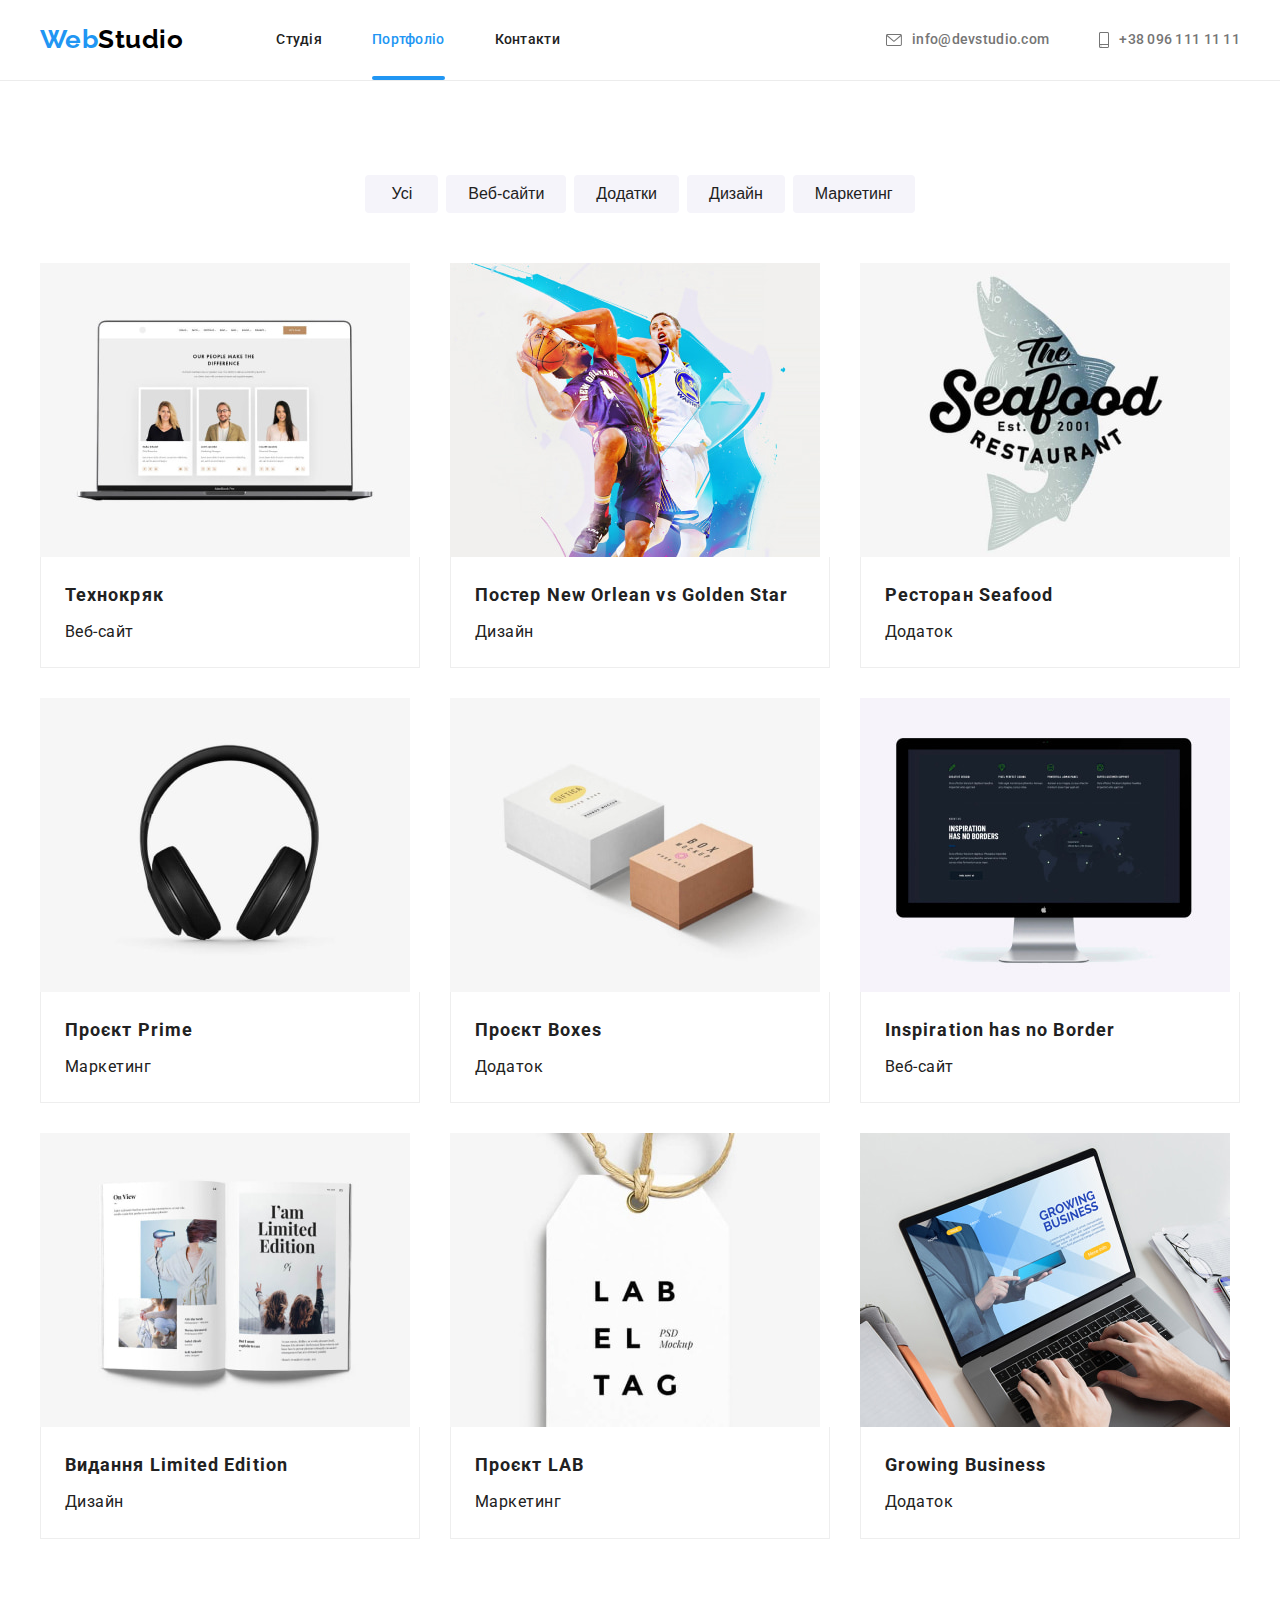
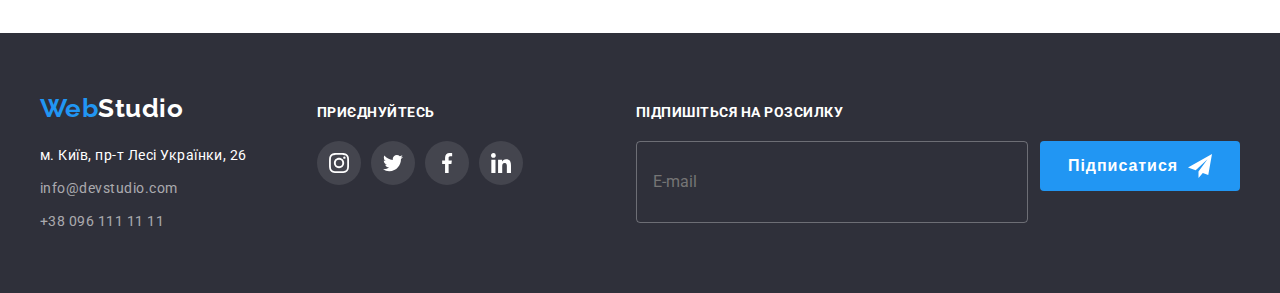
==== portfolio.html @ 39f3270e "add start files, structure in .html files, styles in styles.css" ====
<!DOCTYPE html>
<html lang="uk">
  <head>
    <meta charset="UTF-8" />
    <meta http-equiv="X-UA-Compatible" content="IE=edge" />
    <meta name="viewport" content="width=device-width, initial-scale=1.0" />
    <title>WebStudio 6</title>
    <!-- fonts -->
    <link rel="preconnect" href="https://fonts.googleapis.com" />
    <link rel="preconnect" href="https://fonts.gstatic.com" crossorigin />
    <link
      href="https://fonts.googleapis.com/css2?family=Raleway:wght@700&family=Roboto:wght@400;500;700;900&display=swap"
      rel="stylesheet"
    />
    <!-- css -->
    <link
      rel="stylesheet"
      href="https://cdnjs.cloudflare.com/ajax/libs/modern-normalize/1.1.0/modern-normalize.min.css"
      integrity="sha512-wpPYUAdjBVSE4KJnH1VR1HeZfpl1ub8YT/NKx4PuQ5NmX2tKuGu6U/JRp5y+Y8XG2tV+wKQpNHVUX03MfMFn9Q=="
      crossorigin="anonymous"
      referrerpolicy="no-referrer"
    />
    <link rel="stylesheet" href="./css/styles.css" />
  </head>
  <body>
    <div class="wrapper">
      <!-- HEADER -->
      <header class="page-header">
        <div class="container row">
          <!-- nav -->
          <nav class="page-header-nav">
            <!-- logo -->
            <a class="site-logo link" href="./index.html" lang="en"
              ><span class="logo-accent">Web</span>Studio</a
            >
            <!-- menu -->
            <ul class="site-nav list">
              <li class="item">
                <a class="nav-link point link" href="./index.html">Студія</a>
              </li>
              <li class="item">
                <a
                  class="nav-link link-current point link"
                  href="./portfolio.html"
                  aria-current="page"
                  >Портфоліо</a
                >
              </li>
              <li class="item">
                <a class="nav-link point link" href="">Контакти</a>
              </li>
            </ul>
          </nav>
          <!-- contact -->
          <ul class="site-contacts list">
            <li class="item">
              <a class="contacts-link contact point link" href="mailto:info@devstudio.com" lang="en"
                ><svg class="contacts-icon" width="16" height="12">
                  <use href="./images/icons.svg#icon-envelope"></use>
                </svg>
                info@devstudio.com</a
              >
            </li>
            <li class="item">
              <a class="contacts-link contact point link" href="tel:+380961111111">
                <svg class="contacts-icon" width="10" height="16">
                  <use href="./images/icons.svg#icon-smartphone"></use>
                </svg>
                +38 096 111 11 11</a
              >
            </li>
          </ul>
        </div>
      </header>

      <!-- MAIN -->
      <main class="page-main">
        <!-- PORTFOLIO -->
        <section class="section">
          <div class="container">
            <h1 class="visually-hidden">Portfolio</h1>
            <ul class="filter-cards list">
              <li class="filter-item">
                <button class="button button-filter" type="button">Усі</button>
              </li>
              <li class="filter-item">
                <button class="button button-filter" type="button">Веб-сайти</button>
              </li>
              <li class="filter-item">
                <button class="button button-filter" type="button">Додатки</button>
              </li>
              <li class="filter-item">
                <button class="button button-filter" type="button">Дизайн</button>
              </li>
              <li class="filter-item">
                <button class="button button-filter" type="button">Маркетинг</button>
              </li>
            </ul>

            <ul class="project-cards list">
              <li class="project-item">
                <a class="project-link link" href="#">
                  <div class="thumb-overlay">
                    <img
                      class="project-img"
                      src="./images/portfolio/techno.jpg"
                      title="Лаптоп з зображенням веб-сайту на екрані"
                      alt="Лаптоп з зображенням веб-сайту на екрані"
                      width="370"
                      height="294"
                    />
                    <p class="cards-overlay">
                      Ресурс пропонує комплексні пропозиції з різним рівнем функціоналу та сервісів.
                      Все це дозволить відвідувачу отримати вичерпні відомості про компанію чи
                      приватну особу.
                    </p>
                  </div>
                  <div class="project-content">
                    <h2 class="project-title">Технокряк</h2>
                    <p class="project-description">Веб-сайт</p>
                  </div>
                </a>
              </li>
              <li class="project-item">
                <a class="project-link link" href="#">
                  <div class="thumb-overlay">
                    <img
                      class="project-img"
                      src="./images/portfolio/poster.jpg"
                      title="Дизайн постеру New Orlean vs Golden Star. Гра двох баскетболістів."
                      alt="Дизайн постеру New Orlean vs Golden Star. Гра двох баскетболістів."
                      width="370"
                      height="294"
                    />
                    <p class="cards-overlay">
                      Ресурс пропонує комплексні пропозиції з різним рівнем функціоналу та сервісів.
                      Все це дозволить відвідувачу отримати вичерпні відомості про компанію чи
                      приватну особу.
                    </p>
                  </div>
                  <div class="project-content">
                    <h2 class="project-title">Постер New Orlean vs Golden Star</h2>
                    <p class="project-description">Дизайн</p>
                  </div>
                </a>
              </li>

              <li class="project-item">
                <a class="project-link link" href="#">
                  <div class="thumb-overlay">
                    <img
                      class="project-img"
                      src="./images/portfolio/restoraunt.jpg"
                      title="Логотип додатку ресторану морської їжі"
                      alt="Логотип додатку ресторану морської їжі"
                      width="370"
                      height="294"
                    />
                    <p class="cards-overlay">
                      Ресурс пропонує комплексні пропозиції з різним рівнем функціоналу та сервісів.
                      Все це дозволить відвідувачу отримати вичерпні відомості про компанію чи
                      приватну особу.
                    </p>
                  </div>
                  <div class="project-content">
                    <h2 class="project-title">Ресторан Seafood</h2>
                    <p class="project-description">Додаток</p>
                  </div>
                </a>
              </li>

              <li class="project-item">
                <a class="project-link link" href="#">
                  <div class="thumb-overlay">
                    <img
                      class="project-img"
                      src="./images/portfolio/prime.jpg"
                      title="Накладні бездротові чорні навушники"
                      alt="Накладні бездротові чорні навушники"
                      width="370"
                      height="294"
                    />
                    <p class="cards-overlay">
                      Ресурс пропонує комплексні пропозиції з різним рівнем функціоналу та сервісів.
                      Все це дозволить відвідувачу отримати вичерпні відомості про компанію чи
                      приватну особу.
                    </p>
                  </div>
                  <div class="project-content">
                    <h2 class="project-title">Проєкт Prime</h2>
                    <p class="project-description">Маркетинг</p>
                  </div>
                </a>
              </li>

              <li class="project-item">
                <a class="project-link link" href="#">
                  <div class="thumb-overlay">
                    <img
                      class="project-img"
                      src="./images/portfolio/boxes.jpg"
                      title="Дві невеликих дизайнерських коробки: біла та темний беж"
                      alt="Дві невеликих дизайнерських коробки: біла та темний беж"
                      width="370"
                      height="294"
                    />
                    <p class="cards-overlay">
                      Ресурс пропонує комплексні пропозиції з різним рівнем функціоналу та сервісів.
                      Все це дозволить відвідувачу отримати вичерпні відомості про компанію чи
                      приватну особу.
                    </p>
                  </div>
                  <div class="project-content">
                    <h2 class="project-title">Проєкт Boxes</h2>
                    <p class="project-description">Додаток</p>
                  </div>
                </a>
              </li>

              <li class="project-item">
                <a class="project-link link" href="#">
                  <div class="thumb-overlay">
                    <img
                      class="project-img"
                      src="./images/portfolio/inspiration.jpg"
                      title="Веб-сайт на экрані монітору"
                      alt="Веб-сайт на экрані монітору"
                      width="370"
                      height="294"
                    />
                    <p class="cards-overlay">
                      Ресурс пропонує комплексні пропозиції з різним рівнем функціоналу та сервісів.
                      Все це дозволить відвідувачу отримати вичерпні відомості про компанію чи
                      приватну особу.
                    </p>
                  </div>
                  <div class="project-content">
                    <h2 class="project-title">Inspiration has no Border</h2>
                    <p class="project-description">Веб-сайт</p>
                  </div>
                </a>
              </li>

              <li class="project-item">
                <a class="project-link link" href="#">
                  <div class="thumb-overlay">
                    <img
                      class="project-img"
                      src="./images/portfolio/magazine.jpg"
                      title="Розворот журналу"
                      alt="Розворот журналу"
                      width="370"
                      height="294"
                    />
                    <p class="cards-overlay">
                      Ресурс пропонує комплексні пропозиції з різним рівнем функціоналу та сервісів.
                      Все це дозволить відвідувачу отримати вичерпні відомості про компанію чи
                      приватну особу.
                    </p>
                  </div>
                  <div class="project-content">
                    <h2 class="project-title">Видання Limited Edition</h2>
                    <p class="project-description">Дизайн</p>
                  </div>
                </a>
              </li>

              <li class="project-item">
                <a class="project-link link" href="#">
                  <div class="thumb-overlay">
                    <img
                      class="project-img"
                      src="./images/portfolio/lab.jpg"
                      title="Біла бірка з надписом Lab El Tag"
                      alt="Біла бірка з надписом Lab El Tag"
                      width="370"
                      height="294"
                    />
                    <p class="cards-overlay">
                      Ресурс пропонує комплексні пропозиції з різним рівнем функціоналу та сервісів.
                      Все це дозволить відвідувачу отримати вичерпні відомості про компанію чи
                      приватну особу.
                    </p>
                  </div>
                  <div class="project-content">
                    <h2 class="project-title">Проєкт LAB</h2>
                    <p class="project-description">Маркетинг</p>
                  </div>
                </a>
              </li>

              <li class="project-item">
                <a class="project-link link" href="#">
                  <div class="thumb-overlay">
                    <img
                      class="project-img"
                      src="./images/portfolio/business.jpg"
                      title="Зображення чоловічих рук, які друкують на клавиатурі ноутбука"
                      alt="Зображення чоловічих рук, які друкують на клавиатурі ноутбука"
                      width="370"
                      height="294"
                    />
                    <p class="cards-overlay">
                      Ресурс пропонує комплексні пропозиції з різним рівнем функціоналу та сервісів.
                      Все це дозволить відвідувачу отримати вичерпні відомості про компанію чи
                      приватну особу.
                    </p>
                  </div>
                  <div class="project-content">
                    <h2 class="project-title">Growing Business</h2>
                    <p class="project-description">Додаток</p>
                  </div>
                </a>
              </li>
            </ul>
          </div>
        </section>
      </main>

      <!-- FOOTER -->
      <footer class="page-footer">
        <div class="container">
          <div class="address-content">
            <!-- logo -->
            <a class="site-logo page-footer-logo link" href="/" lang="en"
              ><span class="logo-accent">Web</span>Studio</a
            >
            <!-- address -->
            <address class="footer-address">
              <ul class="address list">
                <li class="address-item">
                  <a
                    class="address-map point link"
                    href="https://goo.gl/maps/CPtrU1FHBa2aNyZL9"
                    target="_blank"
                    rel="noopener noreferrer nofollow"
                    >м. Київ, пр-т Лесі Українки, 26
                  </a>
                </li>
                <li class="address-item">
                  <a class="address-contact point link" href="mailto:info@devstudio.com" lang="en"
                    >info@devstudio.com</a
                  >
                </li>
                <li class="address-item">
                  <a class="address-contact point link" href="tel:+380961111111"
                    >+38 096 111 11 11</a
                  >
                </li>
              </ul>
            </address>
          </div>
          <!-- приєднуйтесь -->
          <div class="centered footer-socials">
            <h3 class="subtitle slogan">Приєднуйтесь</h3>
            <ul class="socials-set list">
              <li class="socials-item">
                <a
                  href="#"
                  class="socials-link link-footer link"
                  target="_blank"
                  rel="noopener noreferrer nofollow"
                  aria-label="Посилання на instagram"
                >
                  <svg class="socials-icon icon-footer" width="20" height="20">
                    <use href="./images/icons.svg#icon-instagram"></use>
                  </svg>
                </a>
              </li>
              <li class="socials-item">
                <a
                  href="#"
                  class="socials-link link-footer link"
                  target="_blank"
                  rel="noopener noreferrer nofollow"
                  aria-label="Посилання на twitter"
                >
                  <svg class="socials-icon icon-footer" width="20" height="20">
                    <use href="./images/icons.svg#icon-twitter"></use>
                  </svg>
                </a>
              </li>
              <li class="socials-item">
                <a
                  href="#"
                  class="socials-link link-footer link"
                  target="_blank"
                  rel="noopener noreferrer nofollow"
                  aria-label="Посилання на facebook"
                >
                  <svg class="socials-icon icon-footer" width="20" height="20">
                    <use href="./images/icons.svg#icon-facebook"></use>
                  </svg>
                </a>
              </li>
              <li class="socials-item">
                <a
                  href="#"
                  class="socials-link link-footer link"
                  target="_blank"
                  rel="noopener noreferrer nofollow"
                  aria-label="Посилання на linkedin"
                >
                  <svg class="socials-icon icon-footer" width="20" height="20">
                    <use href="./images/icons.svg#icon-linkedin"></use>
                  </svg>
                </a>
              </li>
            </ul>
          </div>
          <!-- Підпишіться на розсилку -->
          <div class="centered footer-signup">
            <h3 class="subtitle slogan">Підпишіться на розсилку</h3>
            <div class="signup" role="group">
              <input
                class="signup-slogan slogan-email"
                type="email"
                name="email"
                placeholder="E-mail"
              />
              <button class="button signup-button main-button" type="button">
                Підписатися
                <a
                  rel="stylesheet"
                  href="#"
                  class="signup-link link"
                  target="_blank"
                  rel="noopener noreferrer nofollow"
                  aria-label="Посилання на Telegram"
                >
                  <svg class="signup-icon" width="24" height="24">
                    <use href="./images/icons.svg#icon-telegram-white"></use>
                  </svg>
                </a>
              </button>
            </div>
          </div>
        </div>
      </footer>
    </div>

    <!-- script -->
    <script src="./js/modal.js"></script>
  </body>
</html>
---- css/styles.css ----
:root {
  /* color */
  --primary-text-color: #212121;
  --secondary-text-color: #757575;
  --accent-dodger-blue: #2196f3;
  --black-logo: #000000;
  --white-color: #ffffff;
  --white-transparent-color: rgba(255, 255, 255, 0.6);
  --comment-modal: rgba(117, 117, 117, 0.5);

  --bg-ghost-white: #f5f4fa;
  --bg-gunmetal: #2f303a;
  --hero-btn-active: #188ce8;
  --bg-footer-social-icons: rgba(255, 255, 255, 0.1);
  --bg-about-abs: rgba(47, 48, 58, 0.8);
  --bg-overlay: rgba(33, 150, 243, 0.9);
  --bg-modal-overlay: rgba(0, 0, 0, 0.2);

  --border-whisper-grey: #eeeeee;
  --border-whisper-white: #ececec;
  --border-clients: #afb1b8;

  --signup-border: rgba(255, 255, 255, 0.3);
  --sign-up-filter: drop-shadow(0px 4px 4px rgba(0, 0, 0, 0.15));

  --border-close-btn: rgba(0, 0, 0, 0.1);
  --modal-form-border: rgba(33, 33, 33, 0.2);

  --team-box-shadow: 0px 1px 3px rgba(0, 0, 0, 0.12), 0px 1px 1px rgba(0, 0, 0, 0.14),
    0px 2px 1px rgba(0, 0, 0, 0.2);
  --active-shadow: 0px 3px 1px rgba(0, 0, 0, 0.1), 0px 1px 2px rgba(0, 0, 0, 0.08),
    0px 2px 2px rgba(0, 0, 0, 0.12);
  --hero-btn-shadow: 0px 4px 4px rgba(0, 0, 0, 0.15);
  --active-project-shadow: 0px 1px 1px rgba(0, 0, 0, 0.12), 0px 4px 4px rgba(0, 0, 0, 0.06),
    1px 4px 6px rgba(0, 0, 0, 0.16);
  --modal-shadow: 0px 1px 3px rgba(0, 0, 0, 0.12), 0px 1px 1px rgba(0, 0, 0, 0.14),
    0px 2px 1px rgba(0, 0, 0, 0.2);

  /* fonts */
  --primary-font-size: 16px;
  --secondary-font-size: 14px;
  --modal-form-font: 12px;
  --modal-form-font-title: 20px;

  --logo-font-size: 26px;
  --hero-font-size: 44px;

  --section-title-font-size: 36px;
  --card-title-font-size: 18px;

  /* weight */
  --primary-weight: 400;
  --primary-bold: 700;
  --accent-weight: 500;
  --hero-weight: 900;

  /* height */
  --header-height: 80px;

  /* transform */
  --timing-function: 250ms cubic-bezier(0.4, 0, 0.2, 1);
}

body {
  height: 100vh;
  /* padding-top: var(--header-height); */
  margin: 0;

  font-family: 'Roboto', sans-serif;
  font-weight: var(--primary-weight); /* 400 */
  font-size: var(--primary-font-size); /* 16px */
  line-height: 1.7;
  letter-spacing: 0.03em;

  color: var(--primary-text-color);
  background-color: var(--white-color);
}

.wrapper {
  min-height: 100vh;
  display: flex;
  flex-direction: column;
}

.page-main {
  flex: 1 1 auto;
}

/* :focus {
  outline: 2px solid rgb(0, 0, 255);
} */

.list {
  margin: 0;
  padding: 0;

  list-style: none;
}

.link {
  text-decoration: none;
  color: inherit;
}

.container {
  max-width: 1200px; /* 1170 + 15 + 15 */
  padding-right: 15px;
  padding-left: 15px;
  margin-left: auto;
  margin-right: auto;
}

.section {
  padding-top: 94px;
  padding-bottom: 94px;
}

.visually-hidden {
  position: absolute;
  white-space: nowrap;
  width: 1px;
  height: 1px;
  overflow: hidden;
  border: 0;
  padding: 0;
  clip: rect(0 0 0 0);
  clip-path: inset(50%);
  margin: -1px;
}

/* ========================= HEADER =========================================== */

.page-header {
  /* position: fixed;
  top: 0;
  left: 0;
  z-index: 10; */

  max-width: 100%;
  min-height: var(--header-height);

  background-color: var(--white-color);
  border-bottom: 1px solid var(--border-whisper-white);
}

.row {
  display: flex;
  align-items: center;
}

.page-header-nav {
  display: flex;
  align-items: center;
}

/* logo */
.site-logo {
  display: block;

  color: var(--black-logo);
  font-family: 'Raleway', sans-serif;
  font-size: var(--logo-font-size);
  font-weight: var(--primary-bold);
  line-height: 1.2;
}

.page-footer-logo {
  display: block;
  margin-bottom: 20px;

  color: var(--white-color);
}

.logo-accent {
  color: var(--accent-dodger-blue);
}

/* site-nav & site-contacts */
.site-nav {
  display: flex;
  margin-left: 93px;
}

.site-nav > .item:not(:last-child) {
  margin-right: 50px;
}

.site-contacts {
  display: flex;
  align-items: center;
  margin-left: auto;
}

/* .site-contacts > .item:not(:last-child) {
  margin-right: 50px;
} */

.site-contacts > .item + .item {
  margin-left: 50px;
}

.nav-link,
.site-contacts .contacts-link {
  display: block;
  padding-top: 32px;
  padding-bottom: 32px;

  font-weight: var(--accent-weight);
  font-size: var(--secondary-font-size);
  line-height: 1.14;
  letter-spacing: 0.02em;
}

.nav-link {
  color: var(--primary-text-color);
}

.site-nav > .item,
.site-contacts > .item {
  position: relative;
}

.link-current {
  color: var(--accent-dodger-blue);
}

.link-current::after {
  position: absolute;
  left: 0;
  bottom: 0;

  content: '';
  display: block;
  width: 100%;
  height: 4px;

  background: var(--accent-dodger-blue);
  border: none;
  border-radius: 2px;

  transform: scaleX(1);
  transition: transform var(--timing-function);
}

.link-current:hover::after {
  transform: scaleX(0);
}
.contacts-link.contact {
  display: flex;
  align-items: center;

  color: var(--secondary-text-color);
}

.point {
  transition: color var(--timing-function);
}

.point:hover,
.point:focus {
  color: var(--accent-dodger-blue);
}

.contacts-icon {
  display: inline-block;
  margin-right: 10px;
  fill: currentColor;
}

/* ================================ HERO =========================================================*/

.hero {
  padding-top: 200px;
  padding-bottom: 200px;

  max-width: 1600px;

  margin-left: auto;
  margin-right: auto;

  background-image: linear-gradient(to right, rgba(47, 48, 58, 0.4), rgba(47, 48, 58, 0.4)),
    url(../images/hero.jpg);
  background-repeat: no-repeat;
  background-size: cover;
  background-position: center;
}

.hero,
.page-footer {
  background-color: var(--bg-gunmetal);
}

.centered {
  text-align: center;
}

.hero-title {
  margin-top: 0;
  margin-bottom: 30px;

  color: var(--white-color);
  font-size: var(--hero-font-size);
  font-weight: var(--hero-weight);
  line-height: 1.4;

  letter-spacing: 0.06em;
  text-transform: uppercase;
}

.button {
  border: none;
  background-color: transparent;
  cursor: pointer;
}

/* same styles for buttons in hero & footer */
.main-button {
  min-width: 216px;
  padding: 10px 32px;

  border-radius: 4px;
  background-color: var(--accent-dodger-blue);
  color: var(--white-color);
  font-size: var(--primary-font-size);
  font-weight: var(--primary-bold);

  line-height: 1.9;
  letter-spacing: 0.06em;

  transition: background-color var(--timing-function), box-shadow var(--timing-function);
}

.main-button:active,
.main-button:hover,
.main-button:focus {
  background-color: var(--hero-btn-active);
  box-shadow: var(--hero-btn-shadow);
}

/* ================================ SECTIONS ========================================================= */

.section-title {
  margin-top: 0;
  margin-bottom: 50px;

  font-size: var(--section-title-font-size);
  font-weight: var(--primary-bold);
  line-height: 1.2;
}

.title {
  margin-top: 0;
  margin-bottom: 10px;

  color: var(--primary-text-color);
  font-weight: var(--accent-weight);
}

.description {
  margin-top: 0;
  margin-bottom: 0;

  color: var(--secondary-text-color);
}

/* ============================= COMPANY ADVANTAGES ========================================================*/

.company-advantages {
  padding-bottom: 47px;
}

.section-set {
  display: flex;
}

.advantages > .set-item {
  max-width: 270px;
}

.section-set > .set-item + .set-item {
  margin-left: 30px;
}

.thumb-inner {
  display: flex;
  align-items: center;
  justify-content: center;

  max-width: 270px;
  min-height: 120px;
  margin-top: 0;
  margin-bottom: 30px;

  background: var(--bg-ghost-white);
  border-radius: 4px;
}

/* 
.section-set .set-item:not(:last-child) {
  margin-right: 30px;
} 
*/

/* the same styles for advantages set-item & footer slogan */
.subtitle {
  margin-top: 0;
  font-weight: var(--primary-bold);
  font-size: var(--secondary-font-size);
  line-height: 1.14;
  text-transform: uppercase;
  color: var(--primary-text-color);
}

.set-title {
  margin-top: 0;
  margin-bottom: 10px;
}

.description {
  margin-top: 0;
  margin-bottom: 0;
}

.set-description {
  font-size: var(--secondary-font-size);
}

/* =========================== BUSINESS ==================================================================*/

.business {
  padding-top: 47px;
}

.item-business {
  position: relative;
  display: flex;
  max-width: 370px;
}

.set-descr {
  position: absolute;
  left: 0;
  bottom: 0;

  width: 100%;
  margin-top: 0;
  margin-bottom: 0;
  padding-top: 27px;
  padding-bottom: 27px;

  background-color: var(--bg-about-abs);
  color: var(--white-color);

  font-weight: var(--primary-bold);
  font-size: var(--secondary-font-size);
  line-height: 1.14;
  text-transform: uppercase;
}

/* ======================= MEMBER TEAM ==============================================================*/

.member-team {
  background-color: var(--bg-ghost-white);
}

.item-member {
  max-width: 270px;

  background-color: var(--white-color);
  box-shadow: var(--team-box-shadow);
  border-radius: 0px 0px 4px 4px;

  line-height: 1.2;
}

.images-member {
  display: block;
  margin-top: 0;
  margin-bottom: 0;
}

.member-content {
  padding-top: 30px;
  padding-bottom: 30px;
  padding-left: 10px;
  padding-right: 10px;
}

.title-name {
  font-size: var(--primary-font-size);
  font-weight: var(--accent-weight);
}

.description-member {
  margin-bottom: 16px;
}

.socials-set {
  display: inline-flex;
  align-items: center;
  justify-content: center;
  margin-top: 0;
  margin-bottom: 0;
}

.socials-item:not(:last-child) {
  margin-right: 10px;
}

.socials-link {
  display: flex;
  align-items: center;
  justify-content: center;
  width: 44px;
  height: 44px;
  border-radius: 50%;

  color: var(--border-clients);
  background-color: transparent;

  transition: color var(--timing-function), background-color var(--timing-function);
}

.socials-link:hover,
.socials-link:focus {
  background-color: var(--accent-dodger-blue);
  color: var(--white-color);
}

.socials-icon {
  fill: currentColor;
}
/* ============================= CLIENTS ======================================================= */
/* Постійні клієнти */

.logo-clients {
  display: flex;
  align-items: center;
  justify-content: center;
  min-width: 170px;
  min-height: 92px;
  color: var(--border-clients);
  border: 1px solid var(--border-clients);
  border-radius: 4px;

  transition: color var(--timing-function), border var(--timing-function);
}

.logo-clients:hover,
.logo-clients:focus,
.logo-clients:active {
  color: var(--accent-dodger-blue);
  border: 1px solid var(--accent-dodger-blue);
}

.icon-clients {
  fill: currentColor;
}

/* ================= FOOTER =============================================================================*/

.page-footer > .container {
  display: flex;
  align-items: baseline;

  padding-top: 60px;
  padding-bottom: 60px;
}

.address {
  margin-top: 0;
  margin-bottom: 0;

  font-style: normal;
  font-size: var(--secondary-font-size);
}

.address-item:not(:last-child) {
  margin-bottom: 9px;
}

.address-map {
  color: var(--white-color);
}

.address-contact {
  color: var(--white-transparent-color);
}

/*--------------------------------- приєднуйтесь-------------------------------------------- */
/* socials-item  */
.footer-socials {
  margin-left: 70px;
}

.footer-socials > .slogan,
.footer-signup > .slogan {
  margin-top: 0;
  margin-bottom: 20px;

  color: var(--white-color);
  text-align: left;
}

.link-footer {
  background-color: var(--bg-footer-social-icons);
  color: var(--white-color);
}

.icon-footer {
  fill: currentColor;
}

/* ---------------------------Підпишіться на розсилку --------------------------------------*/

.footer-signup {
  padding: 0;
  margin-bottom: 0;
  margin-left: auto;
}

.signup {
  display: flex;
  margin-top: 0;
  margin-bottom: 0;
}

.signup-slogan:not(:last-child) {
  margin-right: 12px;
}

.slogan-email {
  min-width: 358px;
  margin-top: 0;
  margin-bottom: 0;

  height: 50px;
  padding: 15px 16px;

  border: 1px solid var(--signup-border);
  filter: drop-shadow(0px 4px 4px var(--sign-up-filter));
  border-radius: 4px;
  background-color: transparent;
  color: var(--white-transparent-color);

  font-family: 'Roboto', sans-serif;
  font-weight: var(--primary-weight);
  font-size: var(--primary-font-size);

  line-height: 1.2;
}

/* Where is focus in figma???????

.signup__slogan-email:focus {

} */

.signup-button {
  position: relative;
  display: flex;
  align-items: center;

  min-width: 200px;
  height: 50px;
  padding: 10px 28px;
}

.signup-link {
  position: absolute;
  right: 28px;
  display: inline-flex;
  margin-left: 10px;
}

.signup-icon {
  fill: var(--white-color);
}

/* ==================================  PORTFOLIO PAGE ======================================== */

/* ------------------------------------- filter ---------------------------------------------- */

.filter-cards {
  display: flex;
  justify-content: center;
  margin-top: 0;
  margin-bottom: 50px;
}

.filter-item:not(:last-child) {
  margin-right: 8px;
}

.button-filter {
  display: block;
  min-width: 73px;
  padding: 6px 22px;

  background-color: var(--bg-ghost-white);
  color: var(--primary-text-color);

  font-weight: var(--accent-weight);
  font-size: var(--primary-font-size);
  line-height: 1.6;

  border-radius: 4px;

  transition: color var(--timing-function), background-color var(--timing-function),
    box-shadow var(--timing-function);
}

.button-filter:hover,
.button-filter:focus,
.button-filter:active {
  color: var(--white-color);
  background-color: var(--accent-dodger-blue);
  box-shadow: var(--active-shadow);
}

/* ------------------------------ project-cards --------------------------------------------------------*/
.project-cards {
  display: flex;
  flex-wrap: wrap;
}

.project-item {
  width: calc((100% - 60px) / 3);
  margin-right: 30px;
  margin-bottom: 30px;

  transition: box-shadow var(--timing-function);
}

.project-item:nth-child(3n) {
  margin-right: 0;
}

.project-item:nth-last-child(-n + 3) {
  margin-bottom: 0;
}

.project-img {
  display: block;
  max-width: 100%;
  margin-top: 0;
  margin-bottom: 0;
}

.project-content {
  padding-left: 24px;
  padding-right: 24px;
  padding-bottom: 20px;
  padding-top: 20px;

  border-left: 1px solid var(--border-whisper-grey);
  border-right: 1px solid var(--border-whisper-grey);
  border-bottom: 1px solid var(--border-whisper-grey);
}

.project-title {
  margin-top: 0;
  margin-bottom: 4px;
  font-weight: var(--primary-bold);
  font-size: var(--card-title-font-size);
  line-height: 2;
  letter-spacing: 0.06em;
}

.project-description {
  margin-top: 0;
  margin-bottom: 0;
  line-height: 1.9;
}

.project-item:hover,
.project-item:active,
.project-item:focus-within {
  box-shadow: var(--active-project-shadow);
}

.thumb-overlay {
  position: relative;

  max-width: 370px;
  height: 294px;

  overflow: hidden;
}

.cards-overlay {
  position: absolute;
  bottom: -1px;
  left: 0;

  width: 100%;
  padding: 63px 24px;
  margin: 0;

  color: var(--white-color);
  background-color: var(--bg-overlay);

  font-size: var(--card-title-font-size);
  line-height: 1.6;
  transform: translateY(100%);

  transition: transform var(--timing-function);
}

.project-link:hover .cards-overlay,
.project-link:focus .cards-overlay {
  transform: translateY(0);
}

/* ======================================== MODAL ================================================ */

.backdrop {
  position: fixed;
  top: 0;
  left: 0;

  width: 100vw;
  height: 100vh;

  background-color: var(--bg-modal-overlay);

  opacity: 1;
  transition: opacity var(--timing-function);
}

.backdrop.is-hidden {
  opacity: 0;
  pointer-events: none;
}

.backdrop.is-hidden .modal {
  transform: translate(-50%, -50%) scale(0);
  opacity: 0;
}

.modal {
  position: absolute;
  top: 50%;
  left: 50%;
  transform: translate(-50%, -50%) scale(1);

  z-index: 3;
  width: 528px;
  min-height: 581px;

  background: var(--white-color);
  box-shadow: var(--modal-shadow);
  border-radius: 4px;

  opacity: 1;
  transition: transform var(--timing-function), opacity var(--timing-function);
}
/* 
.modal::after {
  position: absolute;
  content: '';
  top: 0;
  left: 0;

  z-index: -1;
  height: 100%;
  width: 100%;
  opacity: 0;
}

.modal:hover::after {
  z-index: -1;
  transform: scale(1.1) translateZ(10deg);
  filter: blur(55px);
  background: linear-gradient(
    to left,
    #358fdf,
    #415ef2,
    #2747c7,
    #2416c3,
    #6501de,
    #34038f,
    #2747c7,
    #415ef2,
    #358fdf
  );
  background-size: 200% 200%;
  animation: animateGlow 2000ms linear infinite;

  opacity: 1;
}

@keyframes animateGlow {
  0% {
    background-position: 0% 50%;
  }
  50% {
    background-position: 100% 50%;
  }
  100% {
    background-position: 200% 50%;
  }
} */

.btn-modal-close {
  position: absolute;
  top: 8px;
  right: 8px;
  padding: 0;
  margin: 0;

  width: 30px;
  height: 30px;
  border-radius: 50%;
  background: transparent;
  border: 1px solid var(--border-close-btn);
}

.modal-icon-close {
  position: absolute;
  top: 50%;
  left: 50%;
  transform: translate(-50%, -50%);

  /* display: block;
  margin: 0 auto; */
  width: 18px;
  height: 18px;
}

.btn-modal-close:focus > .modal-icon-close,
.btn-modal-close:hover > .modal-icon-close,
.btn-modal-close:active > .modal-icon-close {
  fill: var(--accent-dodger-blue);
  transition: fill var(--timing-function);
}
/* ================================= FORMS ================================================================ */

.form {
  margin-right: auto;
  margin-left: auto;
  padding: 40px; /* ????????  */
}

.form-title {
  margin-top: 0;
  margin-bottom: 12px;
  font-size: var(--modal-form-font-title);
  line-height: 1.2;
}

.form-field {
  position: relative;
  display: flex;
  flex-direction: column;

  max-width: 448px;
  margin-top: 0;
  margin-bottom: 10px;

  font-size: var(--modal-form-font);
  line-height: 1.2;
  letter-spacing: 0.01em;
  color: var(--secondary-text-color);
  text-align: left;
}

.form-input + .form-icon {
  fill: var(--black-logo);
  position: absolute;
  top: 50%;
  left: 12px;
}

.form-input:focus + .form-icon {
  fill: var(--accent-dodger-blue);
  transition: fill var(--timing-function);
}

.form-label {
  /* position: absolute;
  top: 100%;
  left: 30px;
  transform: translateY(-50%); */
  margin-bottom: 4px;
  transition: color var(--timing-function);
}

.form-input {
  padding: 11px 12px;
  padding-left: 42px;
  border: 1px solid var(--modal-form-border);
  border-radius: 4px;
  transition: outline-color var(--timing-function);
}

.form-input:focus {
  /* outline: 1px solid var(--accent-dodger-blue); */
  outline-width: 1px;
  outline-style: solid;
  outline-color: var(--accent-dodger-blue);
}

.form-input:focus + .form-label,
.form-input:hover + .form-label,
.form-input:not(:placeholder-shown) + .form-label {
  color: var(--accent-dodger-blue);
}

.field-comment {
  margin-bottom: 20px;
}

.input-comment {
  height: 120px;
  resize: none;
  padding: 12px 16px;
}

.input-comment::placeholder {
  font-size: var(--modal-form-font);
  line-height: 1.2;
  letter-spacing: 0.01em;
  color: var(--comment-modal);
}

.policy-label {
  position: relative;
  display: flex;
  align-items: center;
  margin-top: 0;
  margin-bottom: 30px;
  padding-left: 35px;

  font-size: var(--secondary-font-size);
  line-height: 1.7;

  color: var(--secondary-text-color);
}

.policy-checkbox {
  position: absolute;
  white-space: nowrap;
  width: 1px;
  height: 1px;
  overflow: hidden;
  border: 0;
  padding: 0;
  clip: rect(0 0 0 0);
  clip-path: inset(50%);
  margin: -1px;
}

.policy-icon-square {
  position: absolute;
  left: 0;
  top: 10%;
  display: block;
  margin-left: 13px;
  margin-right: 7px;
  opacity: 1;
}

.policy-checkbox:checked ~ .policy-icon-square {
  opacity: 0;
  fill: var(--accent-dodger-blue);
  transition: fill var(--timing-function), background-color var(--timing-function);
}

.policy-icon-check {
  position: absolute;
  left: 0;
  top: 10%;
  display: block;
  margin-left: 13px;
  margin-right: 7px;
  opacity: 0;
}

.policy-checkbox:checked ~ .policy-icon-check {
  opacity: 1;
  fill: var(--accent-dodger-blue);
  transition: opacity var(--timing-function);
}

/* when we use span and bg-image--

.form-icon-checkbox {
  display: block;
  margin-left: 13px;
  margin-right: 7px;
  width: 16px;
  height: 15px;

  border: 1.8px solid var(--primary-text-color);
  border-radius: 2px;
} 

.form-policy-checkbox:checked + .form-icon-checkbox {
  border-color: var(--accent-dodger-blue);
  background-color: var(--accent-dodger-blue);
  background-image: url(../images/background/white-check.svg);
  background-repeat: no-repeat;
  background-size: contain;
  background-position: center;
  background-origin: border-box;

  transition: border-color var(--timing-function), background-color var(--timing-function),
    background-image var(--timing-function);
}*/

/* 
.form-policy-checkbox:checked ~ .label{
  transform: translateX(20px);
  transition: transform var(--timing-function);
} */

.policy-link {
  position: relative;
  display: inline-flex;
  margin-left: 5px;
  color: var(--accent-dodger-blue);
  text-decoration: underline;
}

/* thing string under the text
 .form-link:after {
  content: '';
  position: absolute;
  left: 0;
  bottom: 0;
  width: 100%;
  height: 1px;
  color: var(--accent-dodger-blue);
} */

.form-button {
  margin-top: 0;
  margin-bottom: 0;
  margin-right: auto;
  margin-left: auto;
  min-width: 200px;
  padding: 10px 52px;
}

.form-button:hover,
.form-button:focus {
  background-color: var(--hero-btn-active);
  box-shadow: var(--hero-btn-shadow);
}
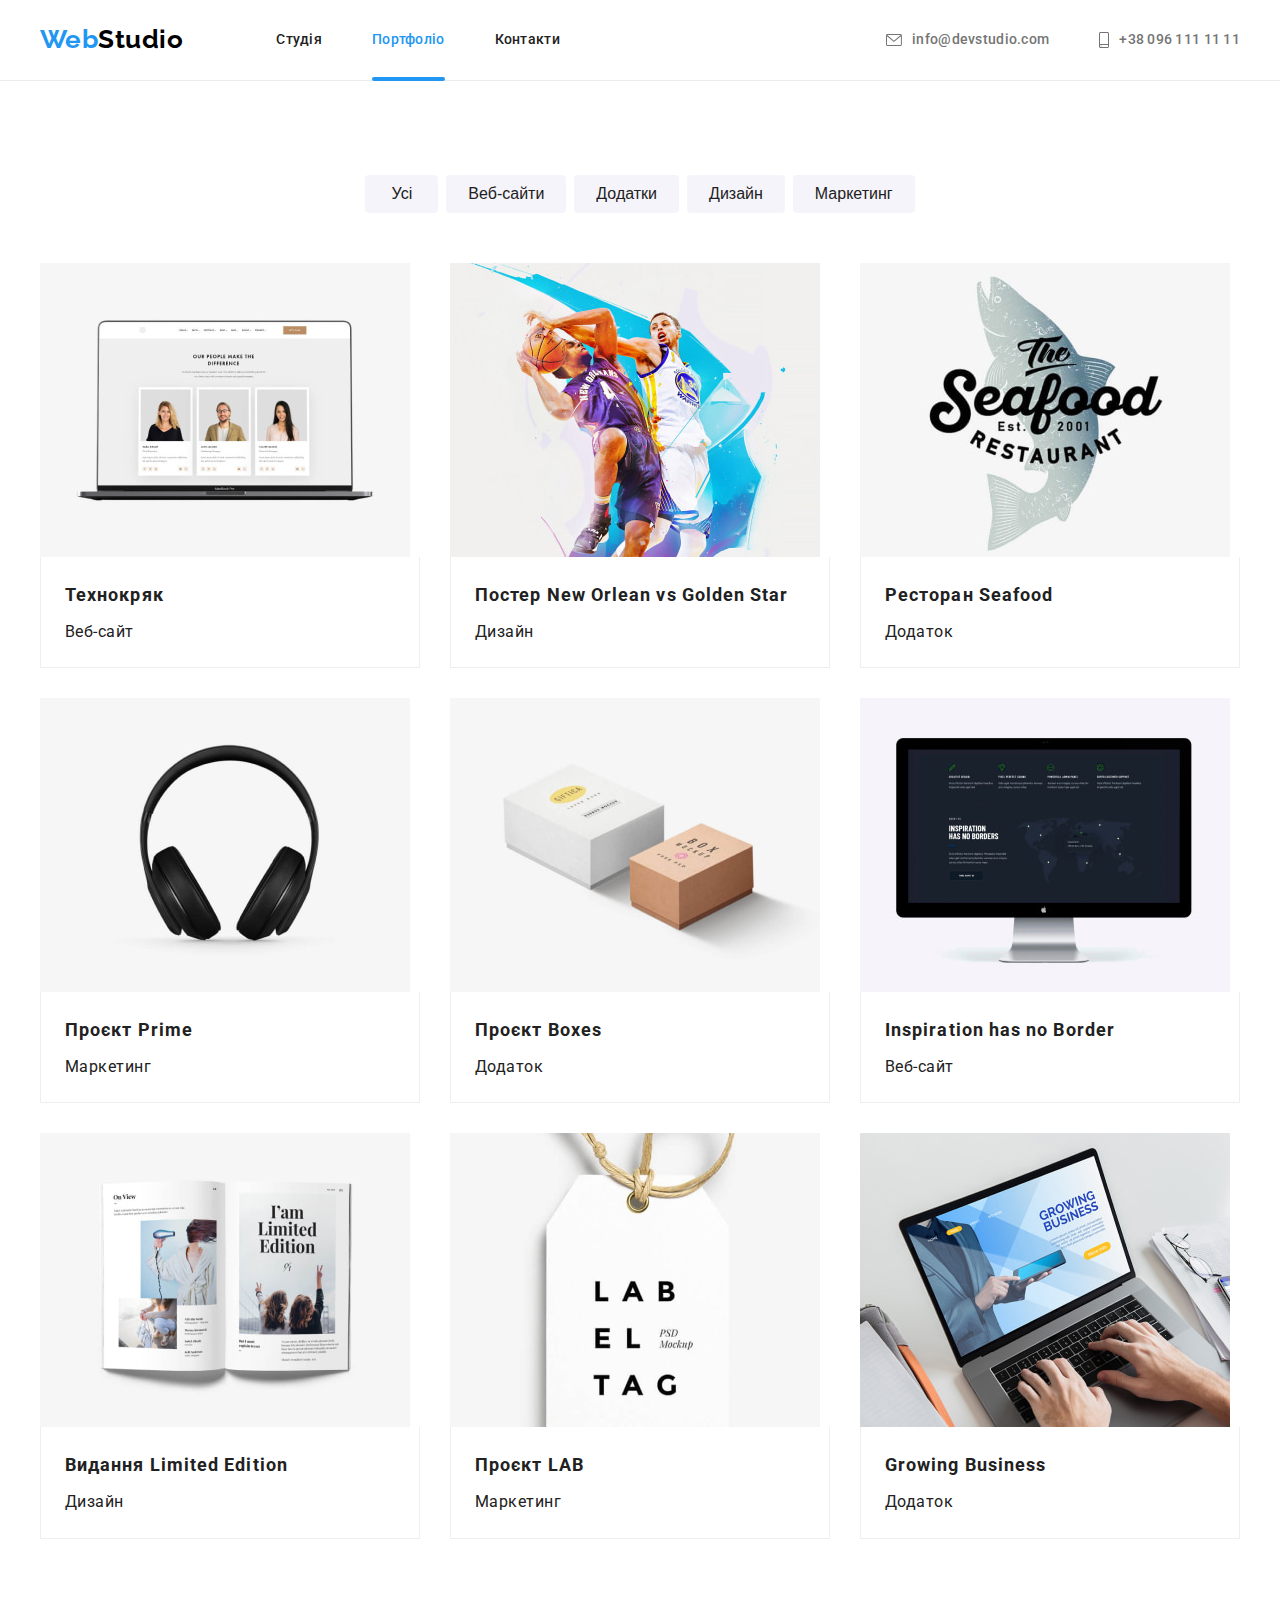
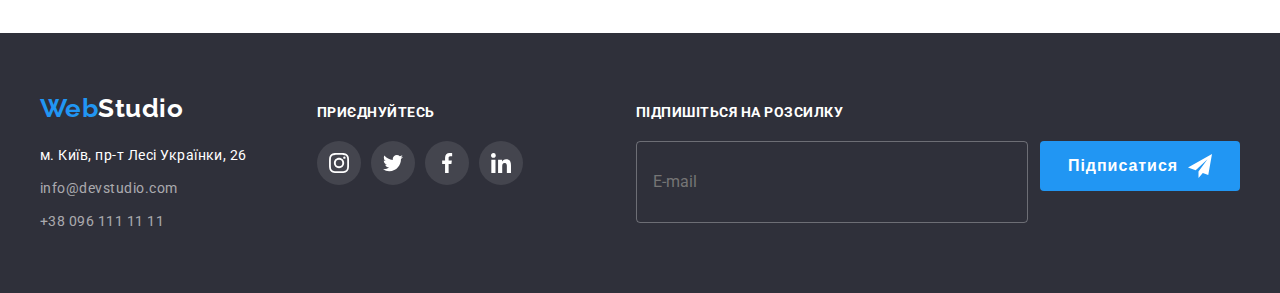
==== commit 6352ff76: "update files" ====
--- a/portfolio.html
+++ b/portfolio.html
@@ -420,18 +420,10 @@
               />
               <button class="button signup-button main-button" type="button">
                 Підписатися
-                <a
-                  rel="stylesheet"
-                  href="#"
-                  class="signup-link link"
-                  target="_blank"
-                  rel="noopener noreferrer nofollow"
-                  aria-label="Посилання на Telegram"
-                >
                   <svg class="signup-icon" width="24" height="24">
                     <use href="./images/icons.svg#icon-telegram-white"></use>
                   </svg>
-                </a>
+              </button>
               </button>
             </div>
           </div>
--- a/css/styles.css
+++ b/css/styles.css
@@ -227,7 +227,7 @@
 .link-current::after {
   position: absolute;
   left: 0;
-  bottom: 0;
+  bottom: -1px;
 
   content: '';
   display: block;
@@ -651,7 +651,6 @@
 }
 
 /* Where is focus in figma???????
-
 .signup__slogan-email:focus {
 
 } */
@@ -666,14 +665,12 @@
   padding: 10px 28px;
 }
 
-.signup-link {
+.signup-icon {
   position: absolute;
   right: 28px;
   display: inline-flex;
   margin-left: 10px;
-}
-
-.signup-icon {
+
   fill: var(--white-color);
 }
 
@@ -831,6 +828,7 @@
 .backdrop.is-hidden {
   opacity: 0;
   pointer-events: none;
+  visibility: hidden;
 }
 
 .backdrop.is-hidden .modal {
@@ -1064,7 +1062,7 @@
 .policy-checkbox:checked ~ .policy-icon-square {
   opacity: 0;
   fill: var(--accent-dodger-blue);
-  transition: fill var(--timing-function), background-color var(--timing-function);
+  transition: fill var(--timing-function);
 }
 
 .policy-icon-check {
@@ -1080,7 +1078,7 @@
 .policy-checkbox:checked ~ .policy-icon-check {
   opacity: 1;
   fill: var(--accent-dodger-blue);
-  transition: opacity var(--timing-function);
+  transition: fill var(--timing-function);
 }
 
 /* when we use span and bg-image--
